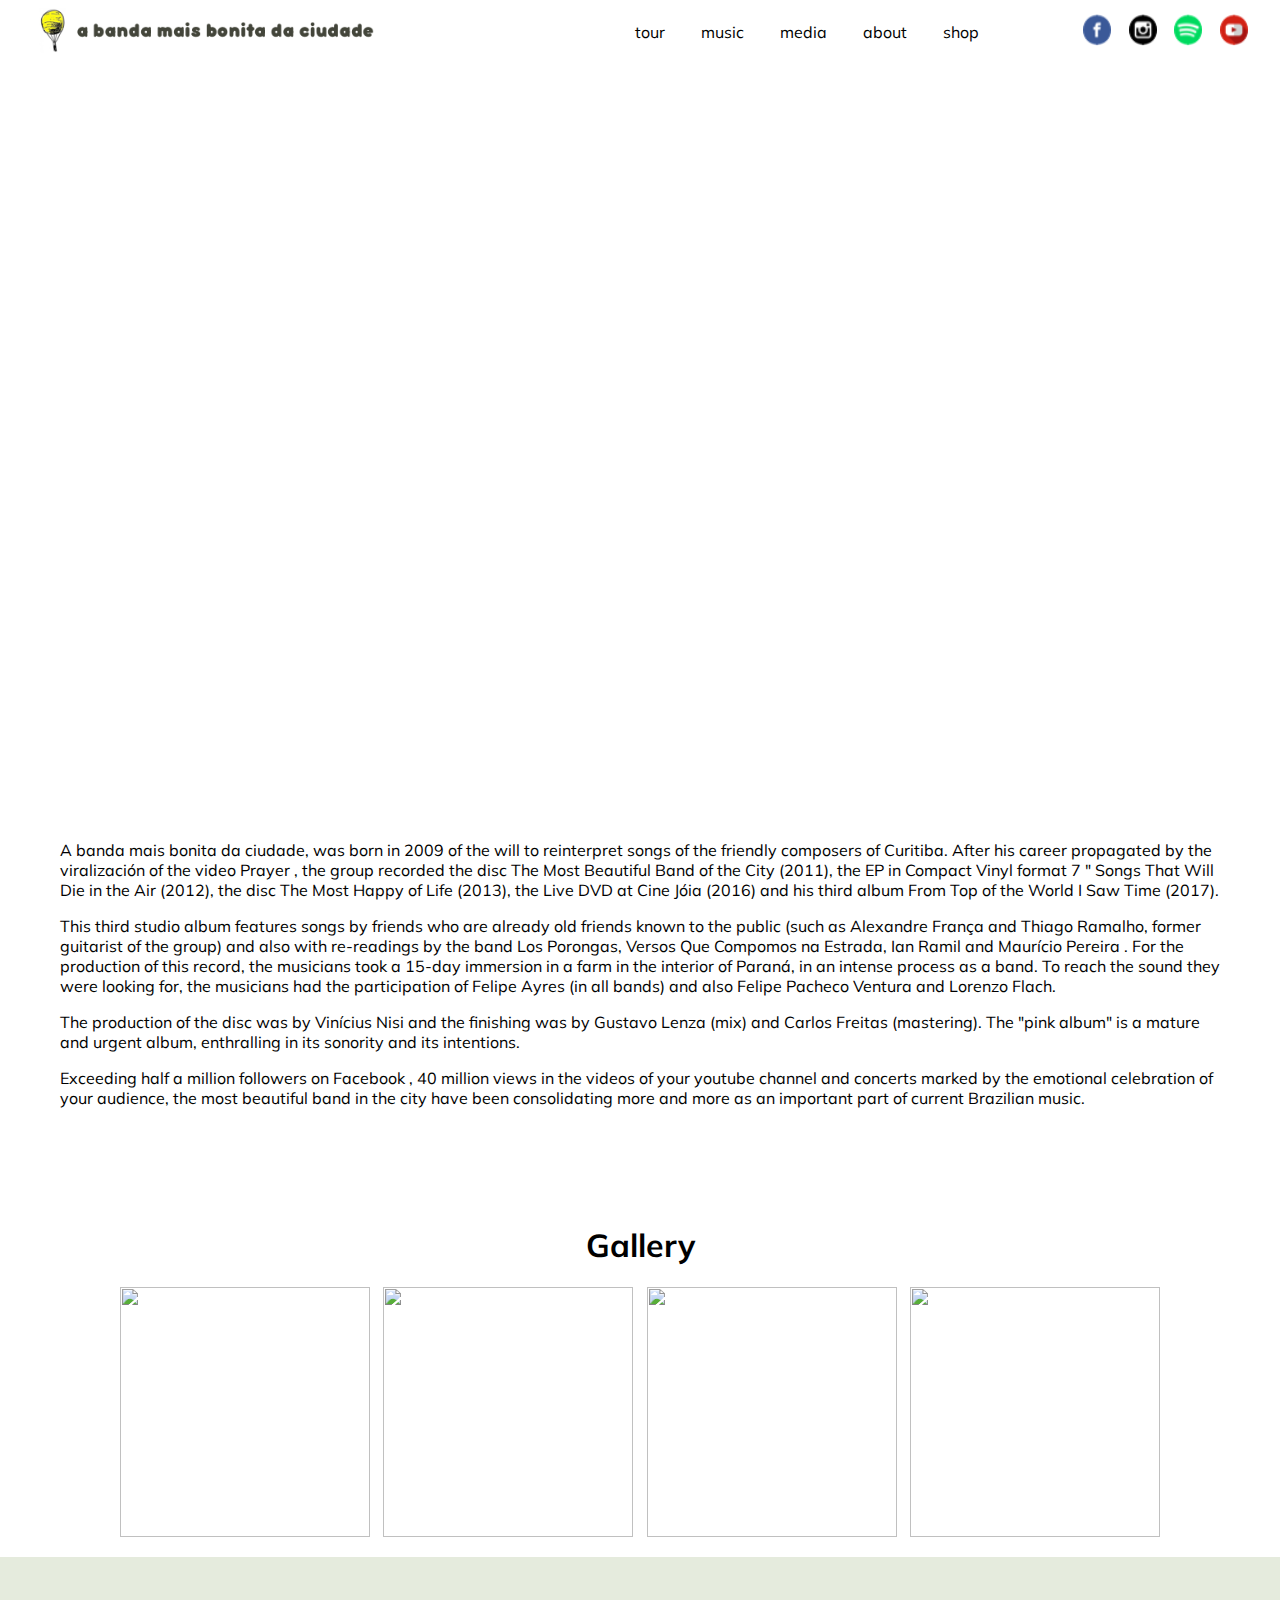
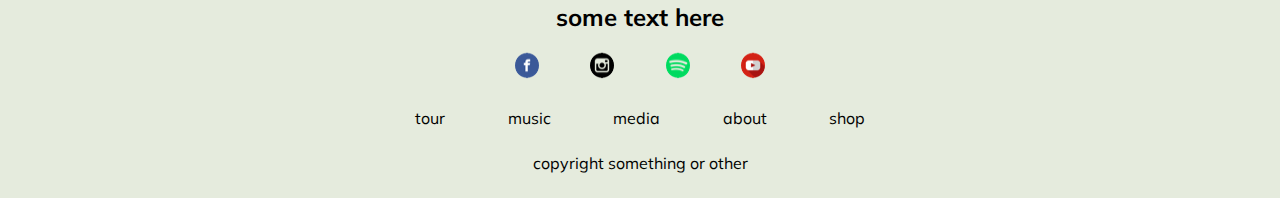
==== about.html @ 40912d33 "add photos" ====
<!DOCTYPE html>
<html lang="en">
  <head>
    <meta charset="UTF-8" />
    <link rel="stylesheet" href="css/styles.css" />
    <link rel="stylesheet" href="css/about.css" />
    <meta name="viewport" content="width=device-width, initial-scale=1.0" />
    <meta http-equiv="X-UA-Compatible" content="ie=edge" />
    <title>about</title>
  </head>
  <body>
    <div class="navigation-container">
      <div class="navigation">
        <a href="index.html">
          <img
            class="logo"
            src="images/logo.png"
            alt="logo-banda-mais-bonita-da-ciudade"
          />
        </a>
        <div class="link-container">
          <div class="nav-links">
            <a href="tour.html">tour</a> <a href="music.html">music</a>
            <a href="media.html">media</a> <a href="about.html">about</a>
            <a href="shop.html">shop</a>
          </div>
          <div class="social-links">
            <a href="facebook.png">
              <img src="images/facebook.png" alt="facebook" />
            </a>
            <a href="instagram.png">
              <img src="images/instagram.png" alt="instagram" />
            </a>
            <a href="spotify.png">
              <img src="images/spotify.png" alt="spotify" />
            </a>
            <a href="youtube.png">
              <img src="images/youtube.png" alt="youtube" />
            </a>
          </div>
        </div>
      </div>
    </div>
    <div class="content-container">
      <div class="hero-container"><h1>our story</h1></div>
      <div class="text-container">
        <p>
          A banda mais bonita da ciudade, was born in 2009 of the will to
          reinterpret songs of the friendly composers of Curitiba. After his
          career propagated by the viralización of the video Prayer , the group
          recorded the disc The Most Beautiful Band of the City (2011), the EP
          in Compact Vinyl format 7 " Songs That Will Die in the Air (2012), the
          disc The Most Happy of Life (2013), the Live DVD at Cine Jóia (2016)
          and his third album From Top of the World I Saw Time (2017).
        </p>
        <p>
          This third studio album features songs by friends who are already old
          friends known to the public (such as Alexandre França and Thiago
          Ramalho, former guitarist of the group) and also with re-readings by
          the band Los Porongas, Versos Que Compomos na Estrada, Ian Ramil and
          Maurício Pereira . For the production of this record, the musicians
          took a 15-day immersion in a farm in the interior of Paraná, in an
          intense process as a band. To reach the sound they were looking for,
          the musicians had the participation of Felipe Ayres (in all bands) and
          also Felipe Pacheco Ventura and Lorenzo Flach.
        </p>
        <p>
          The production of the disc was by Vinícius Nisi and the finishing was
          by Gustavo Lenza (mix) and Carlos Freitas (mastering). The "pink
          album" is a mature and urgent album, enthralling in its sonority and
          its intentions.
        </p>
        <p>
          Exceeding half a million followers on Facebook , 40 million views in
          the videos of your youtube channel and concerts marked by the
          emotional celebration of your audience, the most beautiful band in the
          city have been consolidating more and more as an important part of
          current Brazilian music.
        </p>
      </div>
      <div class="gallery-container">
        <h1>Gallery</h1>
        <div class="image-container">
          <img src="images/disco.png" alt="" />
          <img src="images/disco.png" alt="" />
          <img src="images/disco.png" alt="" />
          <img src="images/disco.png" alt="" />
        </div>
      </div>
    </div>
    <footer>
      <div class="footer-content">
        <h2>some text here</h2>
        <div class="social-links-container">
          <a href="facebook.png">
            <img src="images/facebook.png" alt="facebook" />
          </a>
          <a href="instagram.png">
            <img src="images/instagram.png" alt="instagram" />
          </a>
          <a href="spotify.png">
            <img src="images/spotify.png" alt="spotify" />
          </a>
          <a href="youtube.png">
            <img src="images/youtube.png" alt="youtube" />
          </a>
        </div>
        <div class="links-container">
          <a href="tour.html">tour</a> <a href="music.html">music</a>
          <a href="media.html">media</a> <a href="about.html">about</a>
          <a href="shop.html">shop</a>
        </div>
        <span>copyright something or other</span>
      </div>
    </footer>
  </body>
</html>
---- css/styles.css ----
@import url("https://fonts.googleapis.com/css?family=Muli");

* {
  -webkit-box-sizing: border-box;
  box-sizing: border-box;
  font-family: "Muli", sans-serif;
}

html,
body {
  margin: 0;
  padding: 0;
}
body {
  max-width: 1600px;
}

a {
  color: black;
  text-decoration: none;
  transition: color 0.2s;
}

a:hover {
  color: pink;
}

.navigation-container {
  width: 100vw;
}

.navigation-container .navigation {
  width: 100%;
  max-width: 1440px;
  height: 64px;
  padding: 0 32px;
  display: flex;
  justify-content: space-between;
  align-items: center;
}

.navigation-container .navigation .logo {
  height: 55px;
  width: auto;
}

.navigation-container .navigation .link-container {
  display: flex;
  justify-content: space-between;
  align-items: center;
}

.navigation-container .navigation .link-container .nav-links {
  margin-right: 72px;
}

.navigation-container .navigation .link-container .nav-links a {
  margin-right: 32px;
}

.navigation-container .navigation .link-container .social-links {
  width: 165px;
  display: flex;
  justify-content: space-between;
}

.navigation-container .navigation .link-container .social-links img {
  height: 32px;
}

.content-container {
  width: 100%;
}

footer {
  background-color: #e5ebdd;
  padding: 25px 0;
}

footer .footer-content {
  width: 600px;
  margin: 0 auto;
  display: flex;
  flex-direction: column;
  align-items: center;
}

footer .footer-content h2 {
  text-align: center;
}

footer .footer-content .social-links-container {
  width: 250px;
  display: flex;
  align-items: center;
  justify-content: space-between;
}

footer .footer-content .links-container {
  width: 450px;
  display: flex;
  align-items: center;
  justify-content: space-between;
  margin: 25px 0;
}
---- css/about.css ----
.hero-container {
  background: url(../images/about.png) no-repeat center center;
  background-size: cover;
  height: 700px;
  display: flex;
  justify-content: center;
  align-items: center;
}

.hero-container h1 {
  color: white;
  font-size: 64px;
}
.content-container .text-container {
  padding: 60px;
}

.gallery-container {
  padding: 20px 60px;
}

.gallery-container h1 {
  text-align: center;
}

.gallery-container .image-container {
  padding: 0px 60px;
  display: flex;
  justify-content: space-between;
}

.gallery-container .image-container img {
  height: 250px;
  width: 250px;
}
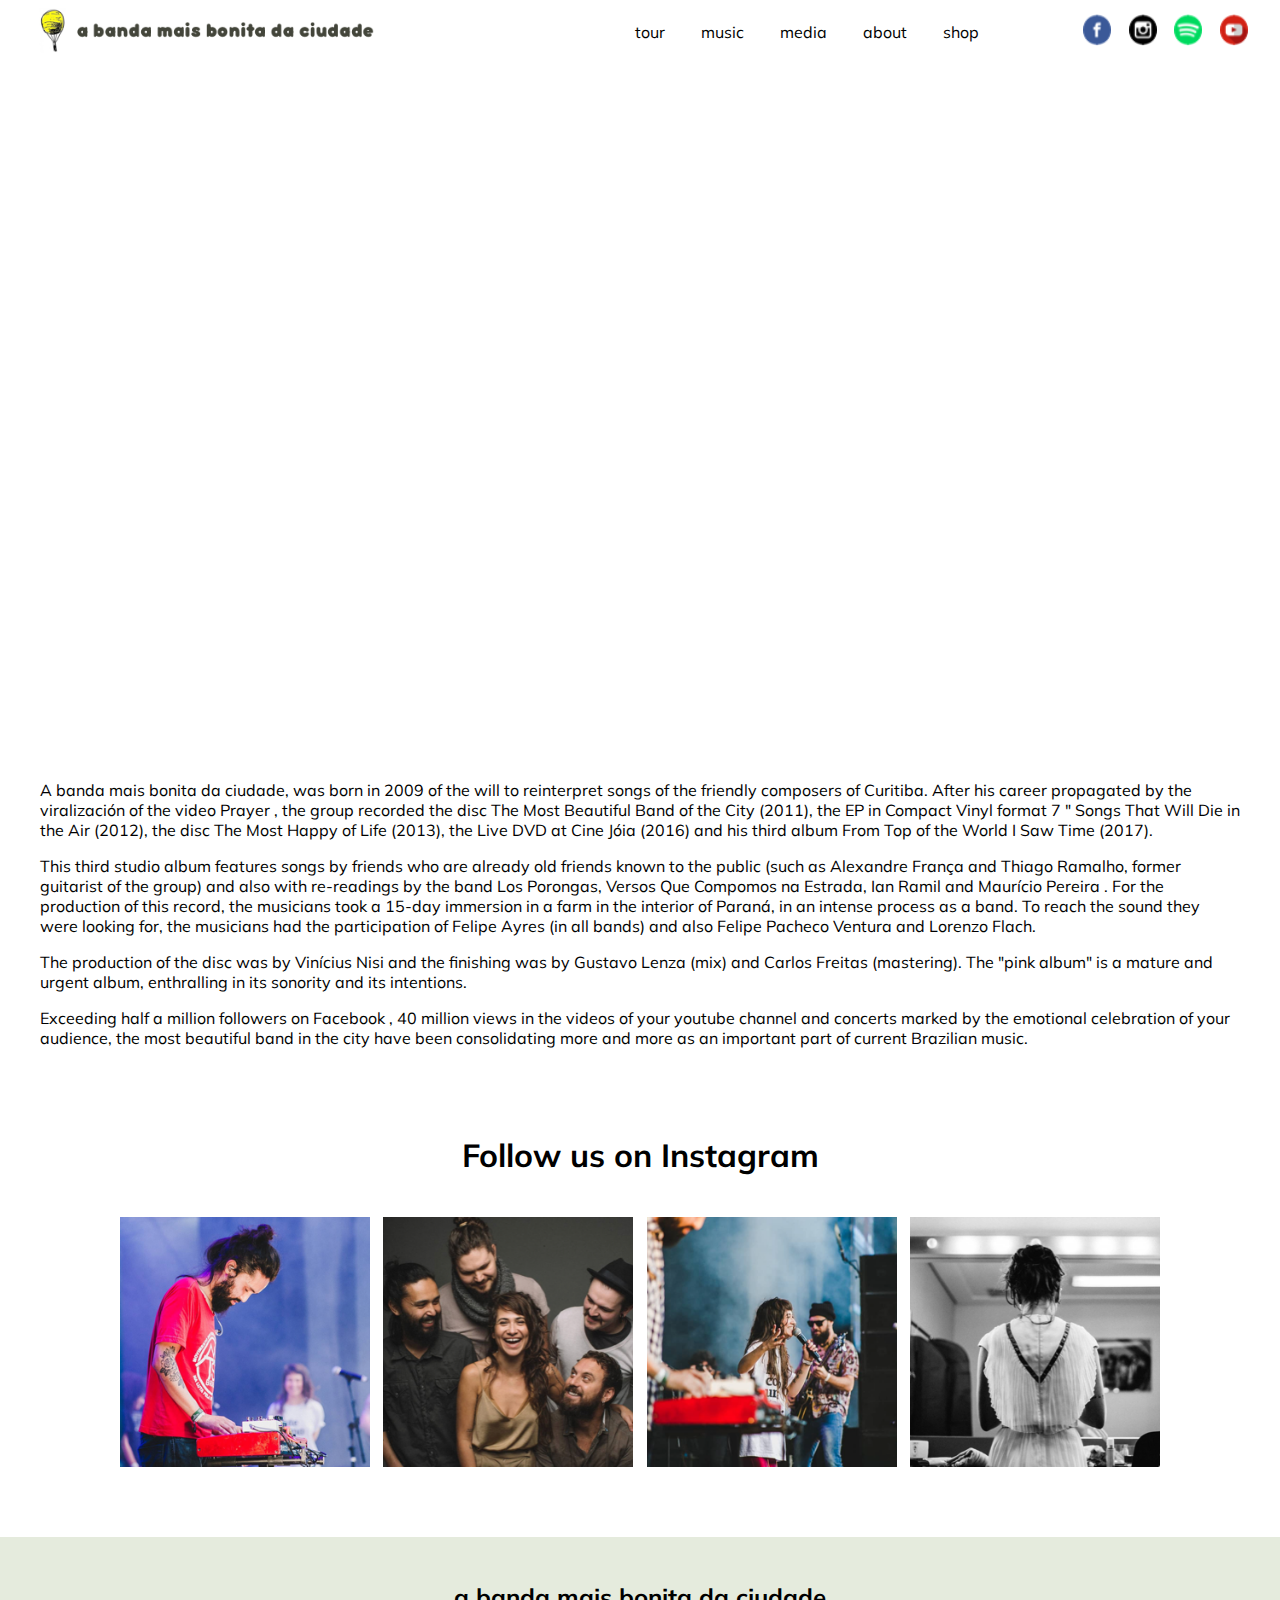
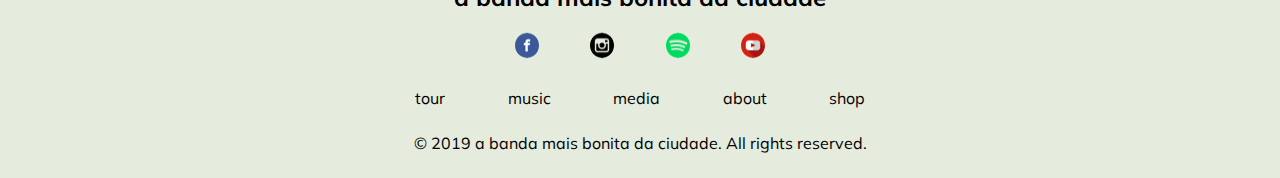
==== commit bfccf065: "update" ====
--- a/about.html
+++ b/about.html
@@ -79,18 +79,18 @@
         </p>
       </div>
       <div class="gallery-container">
-        <h1>Gallery</h1>
+        <h1>Follow us on Instagram</h1>
         <div class="image-container">
-          <img src="images/disco.png" alt="" />
-          <img src="images/disco.png" alt="" />
-          <img src="images/disco.png" alt="" />
-          <img src="images/disco.png" alt="" />
+          <img src="images/about-1.png" alt="" />
+          <img src="images/about-2.png" alt="" />
+          <img src="images/about-3.png" alt="" />
+          <img src="images/about-4.png" alt="" />
         </div>
       </div>
     </div>
     <footer>
       <div class="footer-content">
-        <h2>some text here</h2>
+        <h2>a banda mais bonita da ciudade</h2>
         <div class="social-links-container">
           <a href="facebook.png">
             <img src="images/facebook.png" alt="facebook" />
@@ -110,7 +110,7 @@
           <a href="media.html">media</a> <a href="about.html">about</a>
           <a href="shop.html">shop</a>
         </div>
-        <span>copyright something or other</span>
+        <span>© 2019 a banda mais bonita da ciudade. All rights reserved.</span>
       </div>
     </footer>
   </body>
--- a/css/about.css
+++ b/css/about.css
@@ -11,12 +11,13 @@
   color: white;
   font-size: 64px;
 }
+
 .content-container .text-container {
-  padding: 60px;
+  padding: 0 40px;
 }
 
 .gallery-container {
-  padding: 20px 60px;
+  padding: 50px;
 }
 
 .gallery-container h1 {
@@ -24,7 +25,7 @@
 }
 
 .gallery-container .image-container {
-  padding: 0px 60px;
+  padding: 20px 70px;
   display: flex;
   justify-content: space-between;
 }
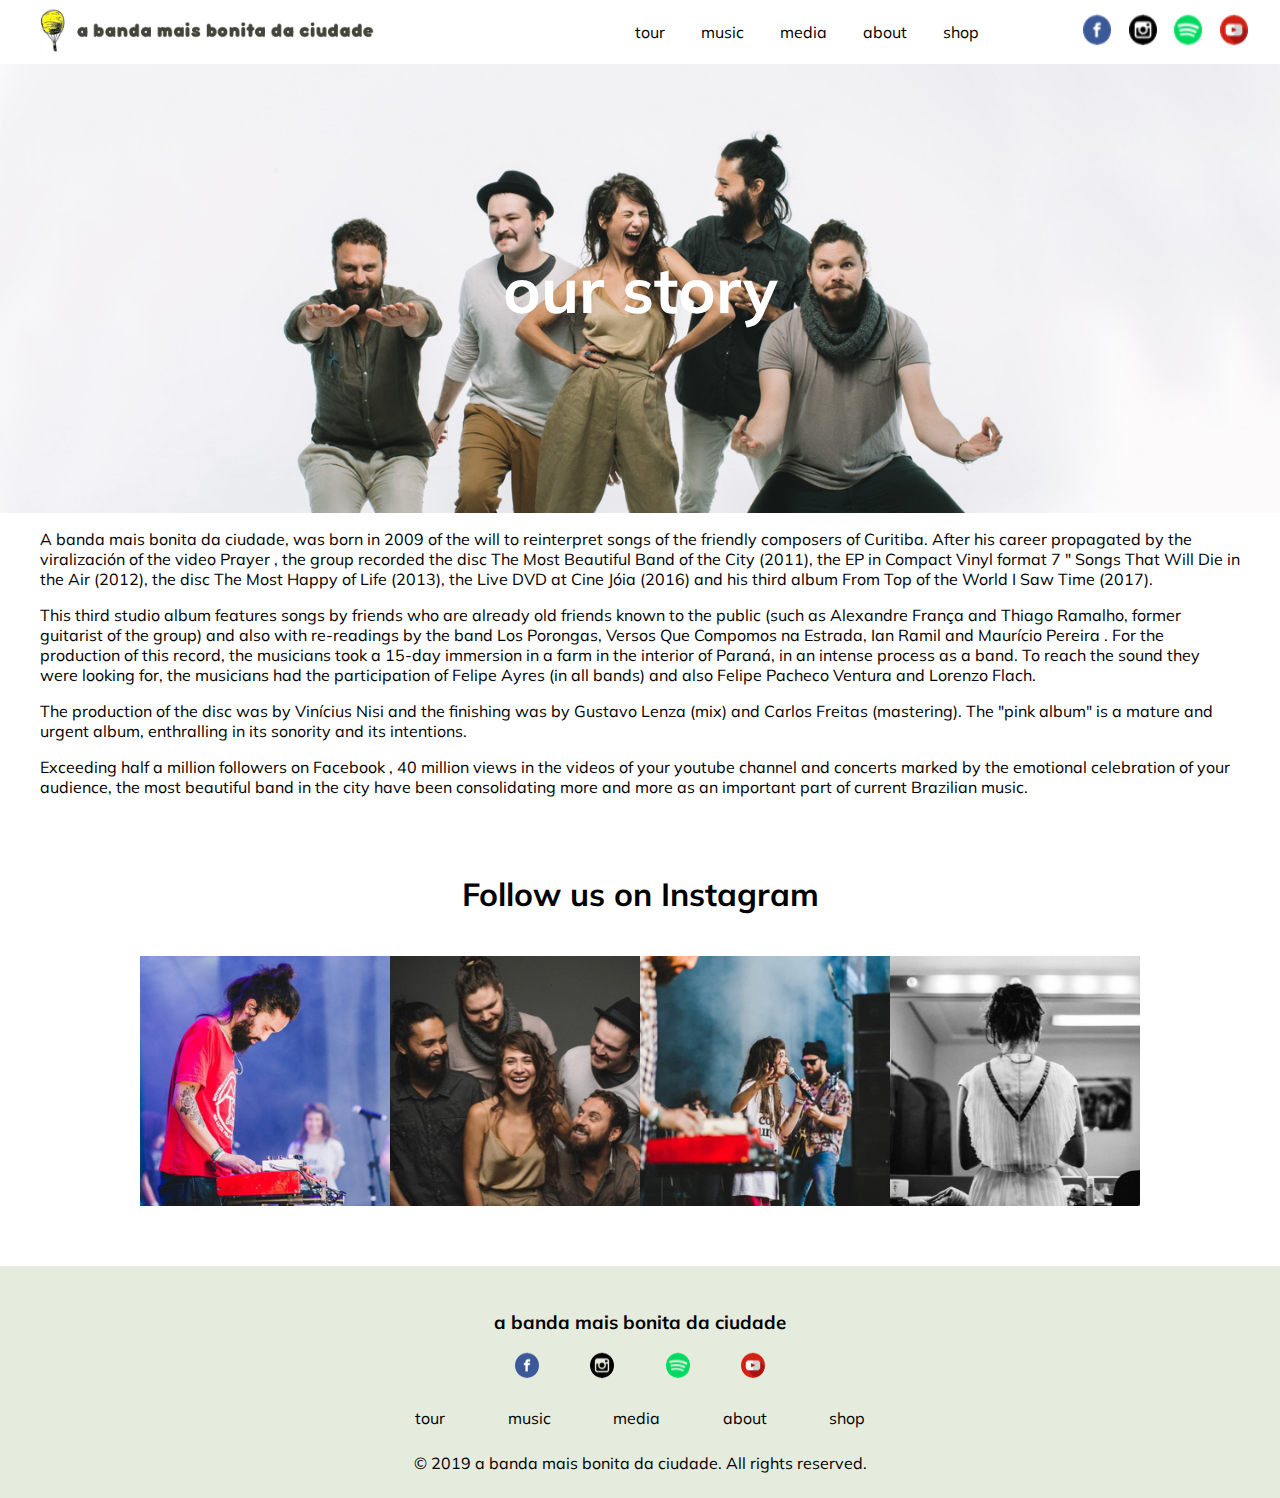
==== commit 196c4aff: "update" ====
--- a/about.html
+++ b/about.html
@@ -90,7 +90,7 @@
     </div>
     <footer>
       <div class="footer-content">
-        <h2>a banda mais bonita da ciudade</h2>
+        <h3>a banda mais bonita da ciudade</h3>
         <div class="social-links-container">
           <a href="facebook.png">
             <img src="images/facebook.png" alt="facebook" />
--- a/css/about.css
+++ b/css/about.css
@@ -1,7 +1,7 @@
 .hero-container {
-  background: url(../images/about.png) no-repeat center center;
+  background: url(../images/about-1-1.png) no-repeat center center;
   background-size: cover;
-  height: 700px;
+  height: 449px;
   display: flex;
   justify-content: center;
   align-items: center;
@@ -17,7 +17,7 @@
 }
 
 .gallery-container {
-  padding: 50px;
+  padding: 40px;
 }
 
 .gallery-container h1 {
@@ -25,7 +25,7 @@
 }
 
 .gallery-container .image-container {
-  padding: 20px 70px;
+  padding: 20px 100px;
   display: flex;
   justify-content: space-between;
 }
